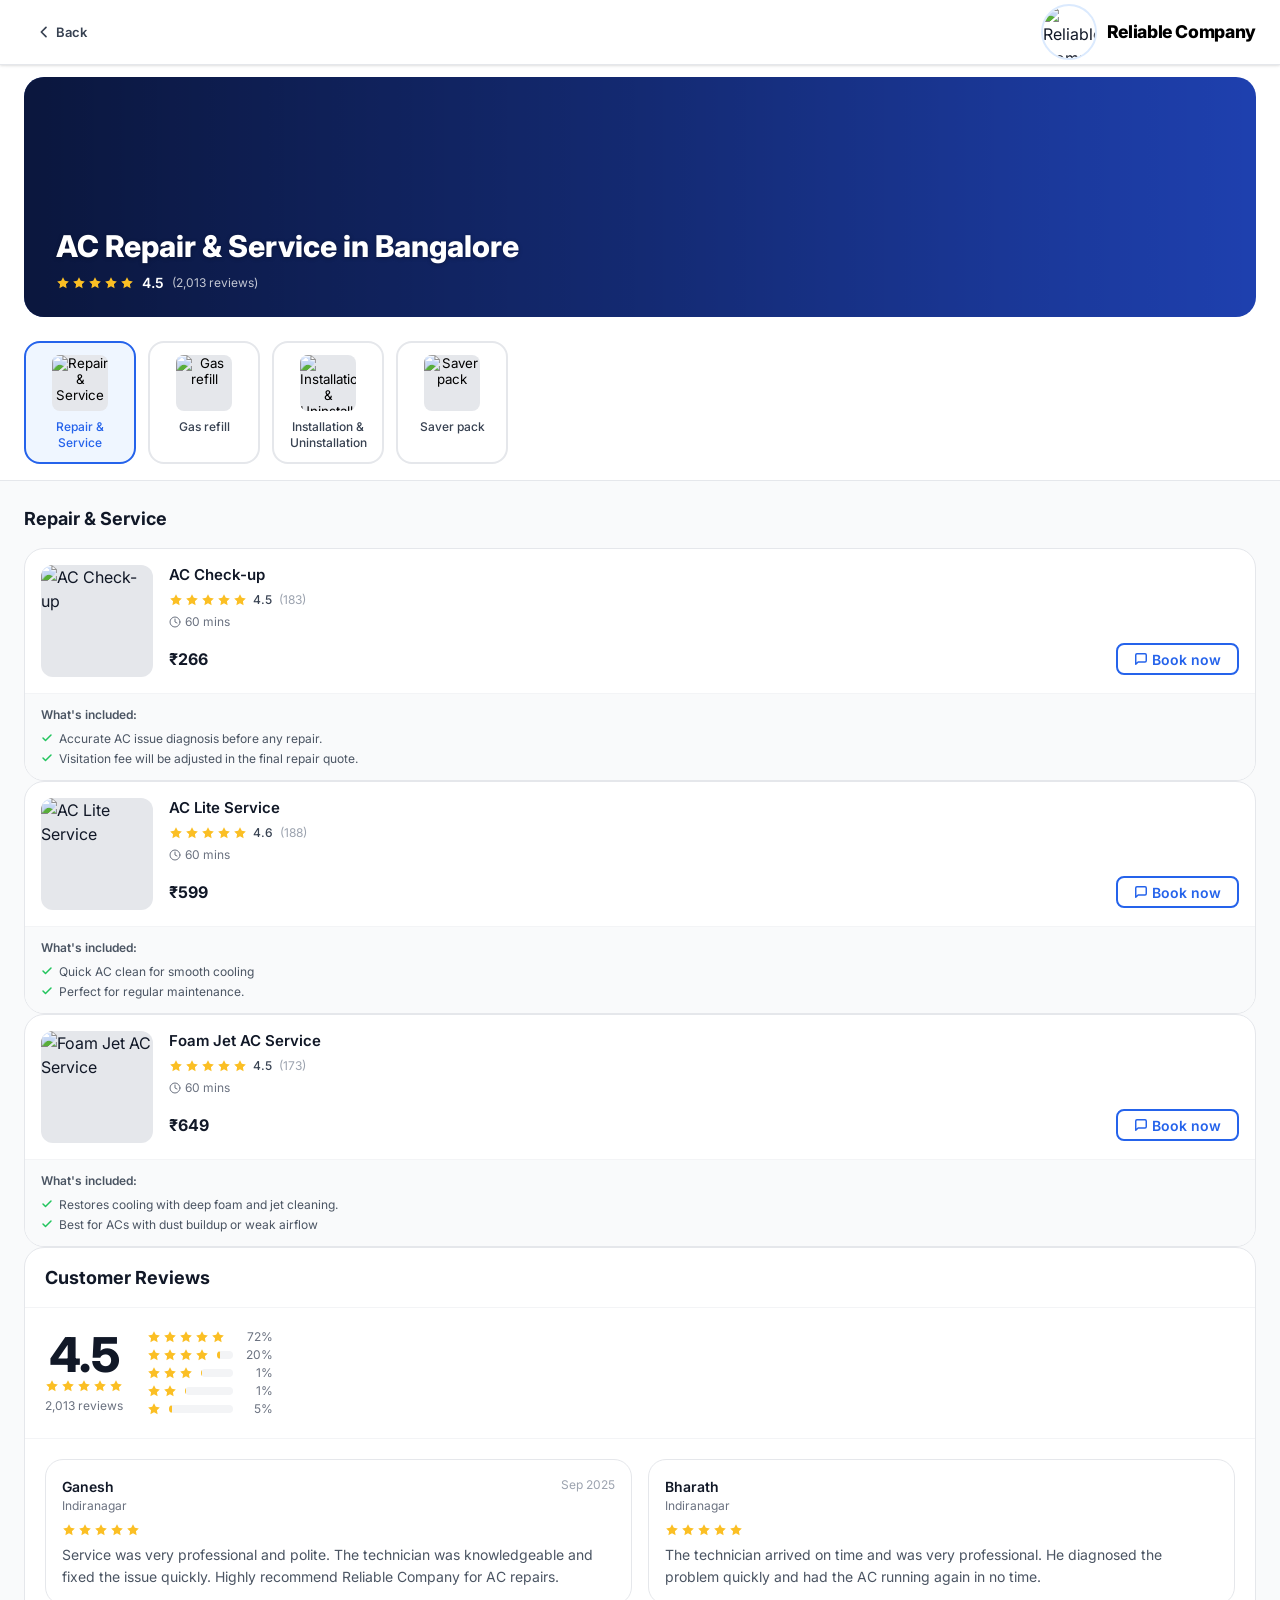
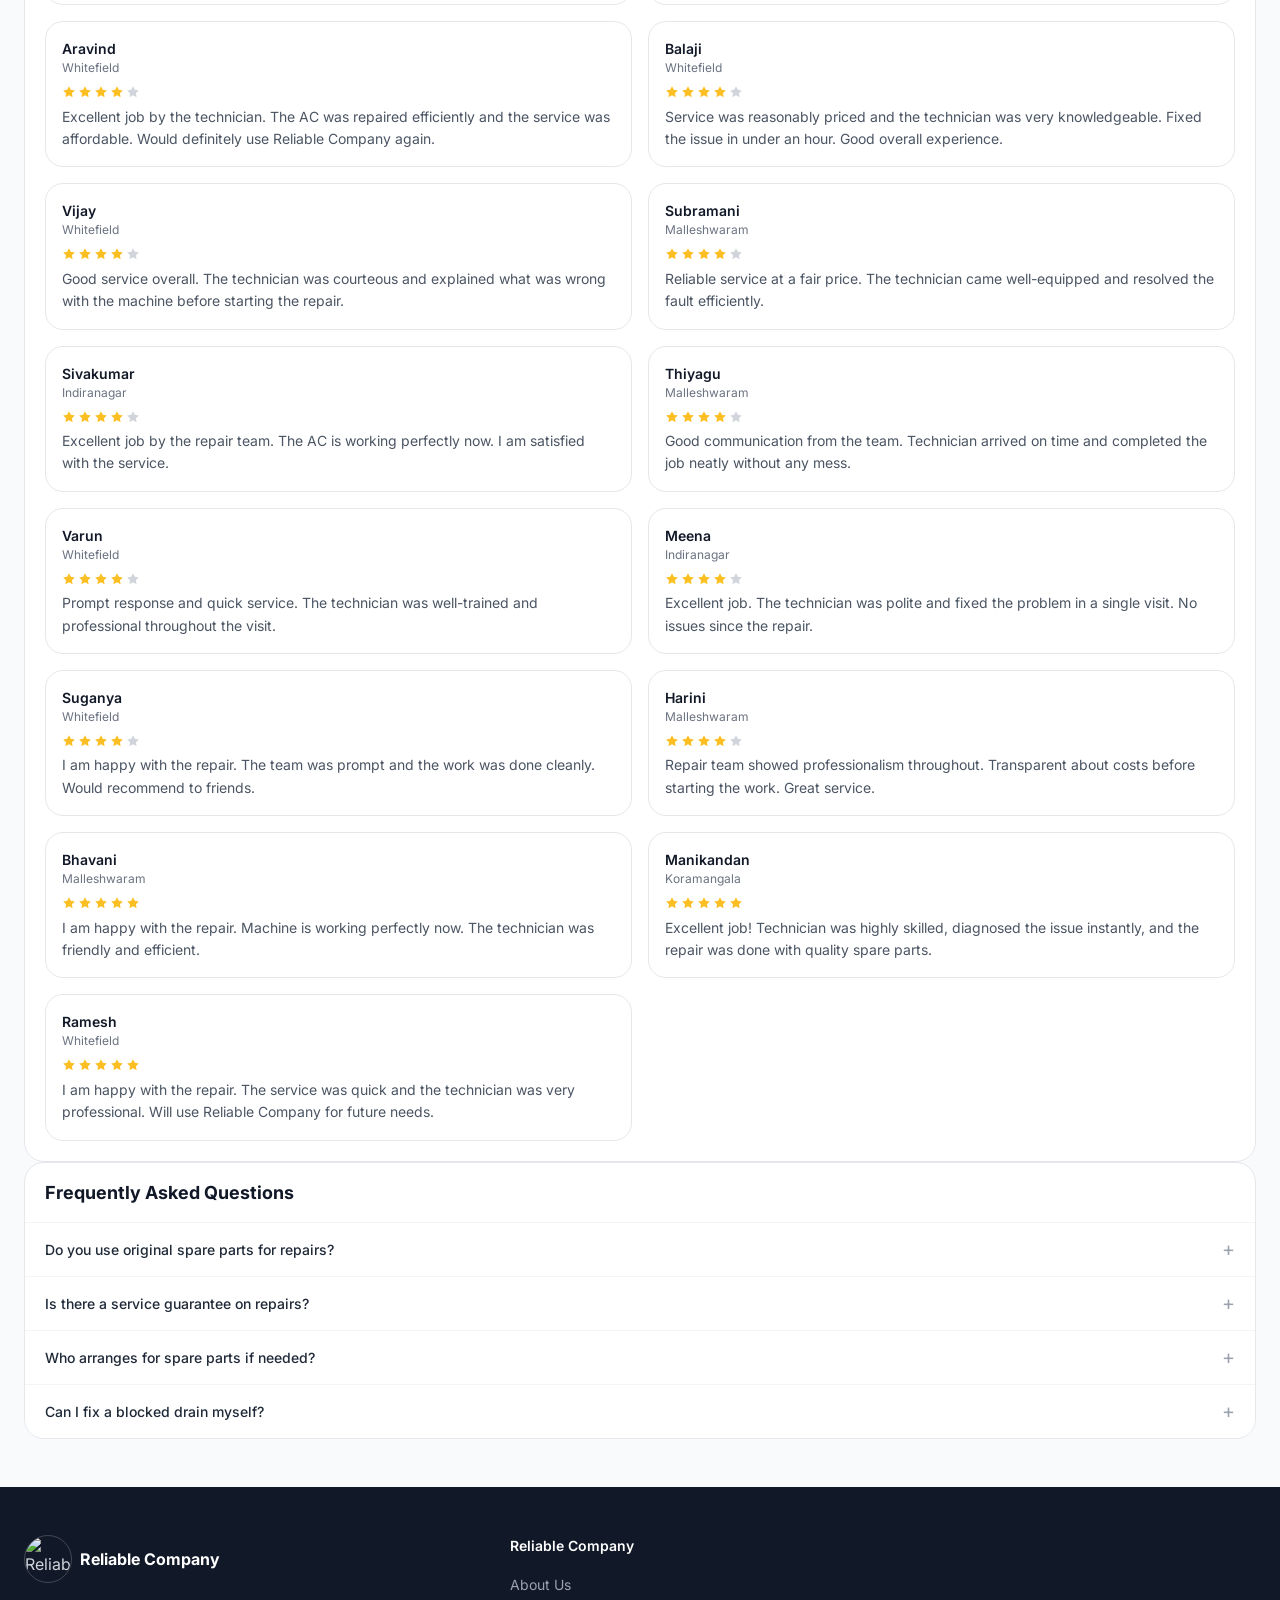
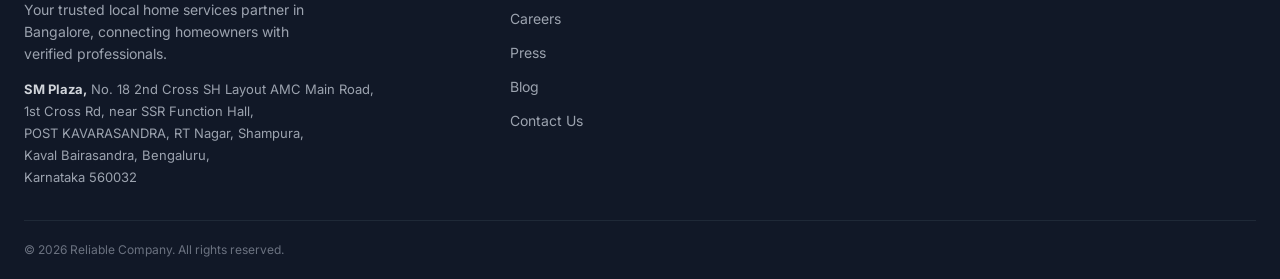
==== ac.html @ 71967c25 "Add files via upload" ====
<!DOCTYPE html>
<html lang="en">

<head>
  <meta charset="UTF-8" />
  <meta name="viewport" content="width=device-width, initial-scale=1.0" />
  <title>Reliable Company – AC Repair &amp; Service in Bangalore</title>
  <meta name="description" content="AC repair &amp; service in Bangalore by expert technicians. All brands covered. Book via WhatsApp instantly." />
  <link rel="preconnect" href="https://fonts.googleapis.com" />
  <link href="https://fonts.googleapis.com/css2?family=Inter:wght@400;500;600;700;800&display=swap" rel="stylesheet" />
  <link rel="stylesheet" href="style.css">
</head>

<body>
  
  <!-- ===== NAVBAR ===== -->
  <header id="navbar">
    <div class="container">
      <div class="navbar-inner">

        <button class="btn-back" onclick="history.back()" style="background:none;border:none;cursor:pointer;display:flex;align-items:center;gap:4px;padding:8px 12px;margin-right:8px;color:#374151;font-weight:600;font-size:13px;border-radius:8px;transition:background 0.2s;" onmouseover="this.style.background='#f3f4f6'" onmouseout="this.style.background='none'">
          <svg xmlns="http://www.w3.org/2000/svg" fill="none" viewBox="0 0 24 24" stroke="currentColor" stroke-width="2.5" style="width:16px;height:16px;">
            <path stroke-linecap="round" stroke-linejoin="round" d="M15 19l-7-7 7-7" />
          </svg>
          Back
        </button>

        <a href="index.html" class="navbar-logo" style="display:flex;align-items:center;">
          <img src="./images/logo.png" alt="Reliable Company" class="logo-img" />
          <span class="logo-name">Reliable Company</span>
        </a>

      </div>
    </div>
  </header>

  <!-- ===== HERO ===== -->
  <section id="hero">
    <div class="container">
      <!-- Breadcrumb -->

      <!-- Banner -->
      <div class="hero-banner">
        <div class="hero-img-wrap">
          <img src="./images/image.webp" alt="Washing Machine Repair & Service in Bangalore" loading="eager"
            onerror="this.style.display='none'" />
          <div class="hero-overlay">
            <h1 class="hero-title">AC Repair &amp; Service in Bangalore</h1>
            <div class="hero-rating">
              <div class="stars" id="hero-stars"></div>
              <span class="rating-num">4.5</span>
              <span class="rating-count">(2,013 reviews)</span>
            </div>
          </div>
        </div>
      </div>


      <div class="cat-tabs scrollbar-hide" id="cat-tabs"></div>
    </div>
  </section>

  <!-- ===== MAIN ===== -->
  <div id="main">
    <div class="container">
      <div class="main-layout">
        <!-- Main Content -->
        <div class="main-content space-y-6">
          <!-- Service Packages -->
          <div class="packages-section" id="packages-section">
            <h2 id="cat-heading"></h2>
            <div id="packages-list"></div>
          </div>

          <!-- Reviews -->
          <section class="section-card" aria-labelledby="reviews-heading">
            <div class="section-header">
              <h2 class="section-title" id="reviews-heading">Customer Reviews</h2>
            </div>
            <div class="rating-summary">
              <div style="display:flex;flex-direction:column;align-items:center;flex-shrink:0;">
                <span class="rating-big">4.5</span>
                <div class="stars" id="reviews-stars"></div>
                <span class="rating-count-label">2,013 reviews</span>
              </div>
              <div id="rating-bars"></div>
            </div>
            <div class="reviews-grid" id="reviews-grid"></div>
          </section>

          <!-- FAQ -->
          <section class="section-card" aria-labelledby="faq-heading">
            <div class="section-header">
              <h2 class="section-title" id="faq-heading">Frequently Asked Questions</h2>
            </div>
            <div class="divide-y" id="faq-list"></div>
          </section>



      </div>
    </div>
  </div>

  <!-- ===== FOOTER ===== -->
  <footer id="footer">
    <div class="container">
      <div class="footer-grid">
        <div class="footer-brand">
          <div class="footer-logo">
            <img src="./images/logo.png" alt="Reliable Company" class="footer-logo-img" />
            <span class="footer-logo-name">Reliable Company</span>
          </div>
          <p class="footer-desc">Your trusted local home services partner in Bangalore, connecting homeowners with
            verified professionals.</p>
          <p class="footer-address">
            <strong>SM Plaza,</strong> No. 18 2nd Cross SH Layout AMC Main Road,<br>
            1st Cross Rd, near SSR Function Hall,<br>
            POST KAVARASANDRA, RT Nagar, Shampura,<br>
            Kaval Bairasandra, Bengaluru,<br>
            Karnataka 560032
          </p>
        </div>

        <div class="footer-col">
          <h3 class="footer-col-title">Reliable Company</h3>
          <ul>
            <li><a href="#">About Us</a></li>
            <li><a href="#">Careers</a></li>
            <li><a href="#">Press</a></li>
            <li><a href="#">Blog</a></li>
            <li><a href="#">Contact Us</a></li>
          </ul>
        </div>
      </div>

      <div class="footer-bottom">
        <p class="footer-copy">&copy; <span id="year"></span> Reliable Company. All rights reserved.</p>

      </div>
    </div>
  </footer>

  <!-- ===== BOOKING MODAL ===== -->
  <div id="booking-modal" class="booking-modal" aria-hidden="true">
    <div class="booking-backdrop" data-close="modal"></div>
    <div class="booking-panel" role="dialog" aria-modal="true" aria-labelledby="booking-title">
      <div class="booking-header">
        <div>
          <p class="booking-pretitle">When should the professional arrive?</p>
          <h2 id="booking-title">Book your service</h2>
          <p class="booking-subtitle" id="booking-service-name">Select a service to start</p>
        </div>
        <button type="button" class="booking-close" data-close="modal" aria-label="Close booking form">×</button>
      </div>
      <div class="booking-card">
        <div class="booking-option-row" id="booking-mode-options">
          <button type="button" class="booking-option active" data-mode="instant">
            <strong>Instant</strong>
            <span>In 30 mins (subject to availability)</span>
          </button>
          <button type="button" class="booking-option" data-mode="schedule">
            <strong>Schedule for later</strong>
            <span>Select your preferred day & time</span>
          </button>
        </div>
        <div class="booking-section">
          <p class="booking-label">Select date</p>
          <div class="booking-pill-group" id="booking-date-list"></div>
        </div>
        <div class="booking-section">
          <p class="booking-label">Select start time of service</p>
          <div class="booking-pill-group" id="booking-time-list"></div>
        </div>
        <div class="booking-section">
          <p class="booking-label">Describe the issue</p>
          <textarea id="booking-issue" class="booking-textarea" placeholder="e.g. AC not cooling"></textarea>
        </div>
        <button type="button" id="booking-submit" class="btn-whatsapp-action">Continue to WhatsApp</button>
      </div>
    </div>
  </div>

  <script>
    // ===== DATA =====
    const serviceCategories = [
      {
        id: 'washing-machine-repairs', label: 'Repair & Service',
        image: './images/repair.webp',
        packages: [
          { id: 'auto-top-load-checkup', name: 'AC Check-up', price: 266, rating: 4.5, reviewCount: 183, duration: 60, image: `./images/1st-img.webp`, includes: ['Accurate AC issue diagnosis before any repair.', 'Visitation fee will be adjusted in the final repair quote.'] },
          { id: 'auto-front-load-checkup', name: 'AC Lite Service', price: 599, rating: 4.6, reviewCount: 188, duration: 60, image: `./images/2nd-img.webp`, includes: ['Quick AC clean for smooth cooling', 'Perfect for regular maintenance.'] },
          { id: 'semi-auto-checkup', name: 'Foam Jet AC Service', price: 649, rating: 4.5, reviewCount: 173, duration: 60, image: `./images/3rd-img.webp`, includes: ['Restores cooling with deep foam and jet cleaning.', 'Best for ACs with dust buildup or weak airflow'] },

        ]
      },
      {
        id: 'washing-machine-installation', label: 'Gas refill',
        image: `./images/gasfill.webp`,
        packages: [
          { id: 'wm-installation', name: 'Gas Refill & Check-up', price: 2649, rating: 4.6, reviewCount: 350, duration: 60, image: `./images/gass-cover.webp`, includes: ['AC gas refill for instant cooling', 'Fix leaks. Refill gas. Cool better.'] },
        ]
      },
      {
        id: 'washing-machine-uninstallation', label: 'Installation & Uninstallation',
        image: `./images/install-uni.webp`,
        packages: [
          { id: 'ac-installation', name: 'AC Installation', price: 1069, rating: 4.5, reviewCount: 335, duration: 60, image: `./images/2nd-img.webp`, includes: ['Quick, safe AC installation for optimal cooling', 'Secure setup with final performance check.'] },
          { id: 'ac-uninstallation', name: 'AC Uninstallation', price: 599, rating: 4.5, reviewCount: 335, duration: 60, image: `./images/6-img.webp`, includes: ['Quick & safe AC uninstallation by experts.', 'Clean removal with secure disconnections.'] },

        ]
      },
      {
        id: 'saver-pack', label: 'Saver pack',
        image: `./images/saverpackage.webp`,
        packages: [
          { id: 'foam-2-ac', name: 'Foam Jet AC Services (2 ACs)', price: 1122, rating: 4.5, reviewCount: 335, duration: 150, image: `./images/3rd-img.webp`, includes: ['Restores cooling with deep foam and jet cleaning.', 'Best for ACs with dust buildup or weak airflow.'] },
          { id: 'foam-3-ac', name: 'Foam Jet AC Services (3 ACs)', price: 1604, rating: 4.5, reviewCount: 335, duration: 150, image: `./images/3rd-img.webp`, includes: ['Restores cooling with deep foam and jet cleaning.', 'Best for ACs with dust buildup or weak airflow.'] },
          { id: 'foam-4-ac', name: 'Foam Jet AC Services (4 ACs)', price: 1871, rating: 4.5, reviewCount: 335, duration: 150, image: `./images/3rd-img.webp`, includes: ['Restores cooling with deep foam and jet cleaning.', 'Best for ACs with dust buildup or weak airflow.'] },
          { id: 'foam-5-ac', name: 'Foam Jet AC Services (5 ACs)', price: 2253, rating: 4.5, reviewCount: 335, duration: 150, image: `./images/3rd-img.webp`, includes: ['Restores cooling with deep foam and jet cleaning', 'Best for ACs with dust buildup or weak airflow.'] },
        ]
      },
    ];

    const reviews = [
      { name: 'Ganesh', location: 'Indiranagar', stars: 5, date: 'Sep 2025', text: 'Service was very professional and polite. The technician was knowledgeable and fixed the issue quickly. Highly recommend Reliable Company for AC repairs.' },
      { name: 'Bharath', location: 'Indiranagar', stars: 5, text: 'The technician arrived on time and was very professional. He diagnosed the problem quickly and had the AC running again in no time.' },
      { name: 'Aravind', location: 'Whitefield', stars: 4, text: 'Excellent job by the technician. The AC was repaired efficiently and the service was affordable. Would definitely use Reliable Company again.' },
      { name: 'Balaji', location: 'Whitefield', stars: 4, text: 'Service was reasonably priced and the technician was very knowledgeable. Fixed the issue in under an hour. Good overall experience.' },
      { name: 'Vijay', location: 'Whitefield', stars: 4, text: 'Good service overall. The technician was courteous and explained what was wrong with the machine before starting the repair.' },
      { name: 'Subramani', location: 'Malleshwaram', stars: 4, text: 'Reliable service at a fair price. The technician came well-equipped and resolved the fault efficiently.' },
      { name: 'Sivakumar', location: 'Indiranagar', stars: 4, text: 'Excellent job by the repair team. The AC is working perfectly now. I am satisfied with the service.' },
      { name: 'Thiyagu', location: 'Malleshwaram', stars: 4, text: 'Good communication from the team. Technician arrived on time and completed the job neatly without any mess.' },
      { name: 'Varun', location: 'Whitefield', stars: 4, text: 'Prompt response and quick service. The technician was well-trained and professional throughout the visit.' },
      { name: 'Meena', location: 'Indiranagar', stars: 4, text: 'Excellent job. The technician was polite and fixed the problem in a single visit. No issues since the repair.' },
      { name: 'Suganya', location: 'Whitefield', stars: 4, text: 'I am happy with the repair. The team was prompt and the work was done cleanly. Would recommend to friends.' },
      { name: 'Harini', location: 'Malleshwaram', stars: 4, text: 'Repair team showed professionalism throughout. Transparent about costs before starting the work. Great service.' },
      { name: 'Bhavani', location: 'Malleshwaram', stars: 5, text: 'I am happy with the repair. Machine is working perfectly now. The technician was friendly and efficient.' },
      { name: 'Manikandan', location: 'Koramangala', stars: 5, text: 'Excellent job! Technician was highly skilled, diagnosed the issue instantly, and the repair was done with quality spare parts.' },
      { name: 'Ramesh', location: 'Whitefield', stars: 5, text: 'I am happy with the repair. The service was quick and the technician was very professional. Will use Reliable Company for future needs.' },
    ];

    const ratingBars = [
      { stars: 5, percent: 72 },
      { stars: 4, percent: 20 },
      { stars: 3, percent: 1 },
      { stars: 2, percent: 1 },
      { stars: 1, percent: 5 },
    ];

    const faqs = [
      { q: 'Do you use original spare parts for repairs?', a: 'Yes, we use genuine and high-quality spare parts for all repairs. All parts come with a guarantee to ensure the longevity of your appliance.' },
      { q: 'Is there a service guarantee on repairs?', a: 'Absolutely. All repairs come with a 30-day service guarantee. If the same problem recurs within 30 days, we will fix it at no additional charge.' },
      { q: 'Who arranges for spare parts if needed?', a: 'Our professional technicians will arrange for any spare parts required. Parts are billed separately and you will be informed of the cost before any replacements are made.' },
      { q: 'Can I fix a blocked drain myself?', a: 'We strongly recommend seeking professional assistance for blocked drains rather than attempting a DIY fix. Improper handling can damage internal components and void warranties.' },
    ];


    // ===== STATE =====
    let activeCategory = serviceCategories[0].id;
    let selectedPackages = [];

    // ===== HELPERS =====
    function starsSVG(count, filled, size = 14) {
      return Array.from({ length: count }).map((_, i) => {
        const cls = i < filled ? 'star-filled' : 'star-empty';
        return `<svg class="star-svg ${cls}" width="${size}" height="${size}" viewBox="0 0 24 24" xmlns="http://www.w3.org/2000/svg"><polygon points="12 2 15.09 8.26 22 9.27 17 14.14 18.18 21.02 12 17.77 5.82 21.02 7 14.14 2 9.27 8.91 8.26 12 2"/></svg>`;
      }).join('');
    }

    function checkSVG(cls = '') {
      return `<svg class="${cls}" xmlns="http://www.w3.org/2000/svg" width="12" height="12" viewBox="0 0 24 24" fill="none" stroke="currentColor" stroke-width="3" stroke-linecap="round" stroke-linejoin="round"><polyline points="20 6 9 17 4 12"/></svg>`;
    }

    // ===== RENDER =====
    function renderHeroStars() {
      document.getElementById('hero-stars').innerHTML = starsSVG(5, 5, 14);
      document.getElementById('reviews-stars').innerHTML = starsSVG(5, 5, 16);
    }

    function renderCategoryTabs() {
      const el = document.getElementById('cat-tabs');
      el.innerHTML = serviceCategories.map(cat => `
    <button class="cat-tab${cat.id === activeCategory ? ' active' : ''}" data-cat="${cat.id}">
      <img src="${cat.image}" alt="${cat.label}" onerror="this.style.background='#e5e7eb'" />
      <span class="cat-tab-label">${cat.label}</span>
    </button>
  `).join('');
      el.querySelectorAll('.cat-tab').forEach(btn => {
        btn.addEventListener('click', () => {
          activeCategory = btn.dataset.cat;
          renderCategoryTabs();
          renderPackages();
        });
      });
    }

    function renderPackages() {
      const cat = serviceCategories.find(c => c.id === activeCategory);
      document.getElementById('cat-heading').textContent = cat.label;
      const el = document.getElementById('packages-list');
      el.innerHTML = cat.packages.map(pkg => `
      <article class="pkg-card">
        <div class="pkg-card-top">
          <img class="pkg-img" src="${pkg.image}" alt="${pkg.name}" onerror="this.style.background='#e5e7eb'" />
          <div class="pkg-info">
            <h3 class="pkg-name">${pkg.name}</h3>
            <div class="pkg-meta">
              <div class="stars">${starsSVG(5, Math.round(pkg.rating), 13)}</div>
              <span class="pkg-rating">${pkg.rating}</span>
              <span class="pkg-rcount">(${pkg.reviewCount})</span>
            </div>
            <div class="pkg-time">
              <svg xmlns="http://www.w3.org/2000/svg" width="12" height="12" viewBox="0 0 24 24" fill="none" stroke="currentColor" stroke-width="2" stroke-linecap="round" stroke-linejoin="round"><circle cx="12" cy="12" r="10"/><polyline points="12 6 12 12 16 14"/></svg>
              ${pkg.duration} mins
            </div>
            <div class="pkg-bottom-row">
              <span class="pkg-price">₹${pkg.price}</span>
              <button type="button" class="btn-add btn-whatsapp" data-service="${pkg.name}">
                <svg xmlns="http://www.w3.org/2000/svg" width="14" height="14" viewBox="0 0 24 24" fill="none" stroke="currentColor" stroke-width="2.5" stroke-linecap="round" stroke-linejoin="round"><path d="M21 15a2 2 0 0 1-2 2H7l-4 4V5a2 2 0 0 1 2-2h14a2 2 0 0 1 2 2z"/></svg>
                Book now
              </button>
            </div>
          </div>
        </div>
        ${pkg.includes.length ? `
          <div class="pkg-includes">
            <p>What's included:</p>
            <ul>${pkg.includes.map(item => `<li>${checkSVG('check-icon')} ${item}</li>`).join('')}</ul>
          </div>` : ''}
      </article>`).join('');
    }

    function renderRatingBars() {
      document.getElementById('rating-bars').innerHTML = ratingBars.map(b => `
    <div class="rating-bar-row">
      <div class="stars">${starsSVG(b.stars, b.stars, 12)}</div>
      <div class="rating-bar-track"><div class="rating-bar-fill" style="width:${b.percent}%"></div></div>
      <span class="rating-pct">${b.percent}%</span>
    </div>`).join('');
    }

    function renderReviews() {
      document.getElementById('reviews-grid').innerHTML = reviews.map(r => `
    <article class="review-card">
      <div class="review-head">
        <div><p class="review-name">${r.name}</p><p class="review-loc">${r.location}</p></div>
        ${r.date ? `<span class="review-date">${r.date}</span>` : ''}
      </div>
      <div class="stars">${starsSVG(5, r.stars, 13)}</div>
      <p class="review-text">${r.text}</p>
    </article>`).join('');
    }

    function renderFAQ() {
      document.getElementById('faq-list').innerHTML = faqs.map(f => `
    <details class="faq-item">
      <summary><span class="faq-q">${f.q}</span><span class="faq-toggle">+</span></summary>
      <p class="faq-answer">${f.a}</p>
    </details>`).join('');
    }

    // Generate next 7 booking dates dynamically based on today's date.
    // This keeps the schedule current without manual updates.
    function getNext7BookingDates() {
      const today = new Date();
      return Array.from({ length: 7 }, (_, index) => {
        const date = new Date(today);
        date.setDate(today.getDate() + index);
        return date.toLocaleDateString('en-US', {
          weekday: 'short',
          day: 'numeric',
        });
      });
    }

    let bookingDates = getNext7BookingDates();
    const bookingTimes = [
      '08:00 AM',
      '09:00 AM',
      '10:00 AM',
      '11:00 AM',
      '12:00 PM',
      '01:00 PM',
      '02:00 PM',
      '03:00 PM',
      '04:00 PM',
      '05:00 PM',
    ];
    let bookingMode = 'instant';
    let selectedDate = bookingDates[0];
    let selectedTime = bookingTimes[2];
    let selectedService = '';
    let selectedIssue = '';

    function renderBookingModal() {
      document.getElementById('booking-service-name').textContent = selectedService || 'Select a service to start';
      document.getElementById('booking-issue').value = selectedIssue;

      document
        .getElementById('booking-mode-options')
        .querySelectorAll('button')
        .forEach(btn => {
          btn.classList.toggle('active', btn.dataset.mode === bookingMode);
        });

      document.getElementById('booking-date-list').innerHTML = bookingDates
        .map(
          date => `
          <button type="button" class="booking-pill${selectedDate === date ? ' active' : ''}" data-date="${date}">${date}</button>
        `,
        )
        .join('');

      document.getElementById('booking-time-list').innerHTML = bookingTimes
        .map(
          time => `
          <button type="button" class="booking-pill${selectedTime === time ? ' active' : ''}" data-time="${time}">${time}</button>
        `,
        )
        .join('');
    }

    function openBookingModal(service) {
      selectedService = service;
      bookingMode = 'instant';
      bookingDates = getNext7BookingDates();
      selectedDate = bookingDates[0];
      selectedTime = bookingTimes[2];
      selectedIssue = '';
      renderBookingModal();
      document.getElementById('booking-modal').classList.add('visible');
      document.getElementById('booking-modal').setAttribute('aria-hidden', 'false');
    }

    function closeBookingModal() {
      document.getElementById('booking-modal').classList.remove('visible');
      document.getElementById('booking-modal').setAttribute('aria-hidden', 'true');
    }

    function sendBookingToWhatsApp() {
      selectedIssue = document.getElementById('booking-issue').value.trim();
      const details = [
        `Service: ${selectedService}`,
        `Preferred arrival: ${bookingMode === 'instant' ? 'Instant (30 mins)' : `${selectedDate} at ${selectedTime}`}`,
        selectedIssue ? `Issue: ${selectedIssue}` : 'Issue: Not specified',
      ].join('\n');
      const text = `Hi Reliable Company, I would like to book ${selectedService}.\n${details}`;
      const url = `https://wa.me/917075532295?text=${encodeURIComponent(text)}`;
      window.open(url, '_blank');
      closeBookingModal();
    }

    document.addEventListener('click', event => {
      const whatsappBtn = event.target.closest('.btn-whatsapp');
      if (whatsappBtn) {
        event.preventDefault();
        openBookingModal(whatsappBtn.dataset.service || 'service');
      }
    });

    document.getElementById('booking-modal').addEventListener('click', event => {
      if (event.target.dataset.close === 'modal' || event.target.closest('.booking-close')) {
        closeBookingModal();
      }

      const modeBtn = event.target.closest('[data-mode]');
      if (modeBtn) {
        bookingMode = modeBtn.dataset.mode;
        renderBookingModal();
      }

      const dateBtn = event.target.closest('[data-date]');
      if (dateBtn) {
        selectedDate = dateBtn.dataset.date;
        renderBookingModal();
      }

      const timeBtn = event.target.closest('[data-time]');
      if (timeBtn) {
        selectedTime = timeBtn.dataset.time;
        renderBookingModal();
      }

      if (event.target.id === 'booking-submit') {
        sendBookingToWhatsApp();
      }
    });

    document.getElementById('booking-issue').addEventListener('input', event => {
      selectedIssue = event.target.value;
    });

    // ===== FOOTER YEAR =====
    document.getElementById('year').textContent = new Date().getFullYear();

    // ===== INIT =====
    renderHeroStars();
    renderCategoryTabs();
    renderPackages();
    renderRatingBars();
    renderReviews();
    renderFAQ();
  </script>

</body>

</html>
---- style.css ----
*, *::before, *::after {
  box-sizing: border-box;
  margin: 0;
  padding: 0;
}
html {
  scroll-behavior: smooth;
}
body {
  font-family: "Inter", system-ui, sans-serif;
  background: #f9fafb;
  color: #111827;
  line-height: 1.5;
}
a {
  text-decoration: none;
  color: inherit;
}
ul {
  list-style: none;
}
button {
  cursor: pointer;
  border: none;
  background: none;
  font-family: inherit;
}
img {
  max-width: 100%;
  display: block;
}
details summary {
  list-style: none;
}
details summary::-webkit-details-marker {
  display: none;
}

/* ===== CSS VARIABLES ===== */
:root {
  --primary: #2563eb;
  --primary-dark: #1d4ed8;
  --primary-light: #dbeafe;
  --primary-50: #eff6ff;
  --green: #16a34a;
  --yellow: #fbbf24;
  --gray-50: #f9fafb;
  --gray-100: #f3f4f6;
  --gray-200: #e5e7eb;
  --gray-300: #d1d5db;
  --gray-400: #9ca3af;
  --gray-500: #6b7280;
  --gray-600: #4b5563;
  --gray-700: #374151;
  --gray-800: #1f2937;
  --gray-900: #111827;
  --radius: 1rem;
  --radius-sm: 0.5rem;
  --shadow: 0 1px 3px rgba(0, 0, 0, 0.08), 0 1px 2px rgba(0, 0, 0, 0.06);
  --shadow-md:
    0 4px 6px -1px rgba(0, 0, 0, 0.1), 0 2px 4px -1px rgba(0, 0, 0, 0.06);
}

/* ===== UTILITIES ===== */
.sr-only {
  position: absolute;
  width: 1px;
  height: 1px;
  padding: 0;
  margin: -1px;
  overflow: hidden;
  clip: rect(0, 0, 0, 0);
  white-space: nowrap;
  border: 0;
}
.container {
  max-width: 1280px;
  margin: 0 auto;
  padding: 0 1.5rem;
}
.flex {
  display: flex;
}
.flex-col {
  flex-direction: column;
}
.items-center {
  align-items: center;
}
.items-start {
  align-items: flex-start;
}
.gap-1 {
  gap: 0.25rem;
}
.gap-2 {
  gap: 0.5rem;
}
.gap-3 {
  gap: 0.75rem;
}
.gap-4 {
  gap: 1rem;
}
.gap-6 {
  gap: 1.5rem;
}
.flex-1 {
  flex: 1 1 0;
}
.flex-shrink-0 {
  flex-shrink: 0;
}
.w-full {
  width: 100%;
}
.text-xs {
  font-size: 0.75rem;
}
.text-sm {
  font-size: 0.875rem;
}
.text-base {
  font-size: 1rem;
}
.text-lg {
  font-size: 1.125rem;
}
.font-medium {
  font-weight: 500;
}
.font-semibold {
  font-weight: 600;
}
.font-bold {
  font-weight: 700;
}
.text-white {
  color: #fff;
}
.text-primary {
  color: var(--primary);
}
.text-gray-400 {
  color: var(--gray-400);
}
.text-gray-500 {
  color: var(--gray-500);
}
.text-gray-600 {
  color: var(--gray-600);
}
.text-gray-700 {
  color: var(--gray-700);
}
.text-gray-800 {
  color: var(--gray-800);
}
.text-gray-900 {
  color: var(--gray-900);
}
.bg-white {
  background: #fff;
}
.scrollbar-hide {
  -ms-overflow-style: none;
  scrollbar-width: none;
}
.scrollbar-hide::-webkit-scrollbar {
  display: none;
}
.overflow-x-auto {
  overflow-x: auto;
}
.overflow-hidden {
  overflow: hidden;
}
.rounded {
  border-radius: var(--radius-sm);
}
.rounded-lg {
  border-radius: 0.75rem;
}
.rounded-xl {
  border-radius: var(--radius);
}
.rounded-2xl {
  border-radius: 1.25rem;
}
.border {
  border: 1px solid var(--gray-200);
}
.border-b {
  border-bottom: 1px solid var(--gray-200);
}
.border-t {
  border-top: 1px solid var(--gray-200);
}
.shadow {
  box-shadow: var(--shadow);
}
.shadow-md {
  box-shadow: var(--shadow-md);
}
.transition {
  transition: all 0.15s ease;
}
.space-y-1 > * + * {
  margin-top: 0.25rem;
}
.space-y-2 > * + * {
  margin-top: 0.5rem;
}
.space-y-3 > * + * {
  margin-top: 0.75rem;
}
.space-y-4 > * + * {
  margin-top: 1rem;
}
.space-y-8 > * + * {
  margin-top: 2rem;
}
.divide-y > * + * {
  border-top: 1px solid var(--gray-100);
}

/* ===== NAVBAR ===== */
#navbar {
  position: sticky;
  top: 0;
  z-index: 50;
  background: #fff;
  border-bottom: 1px solid var(--gray-200);
  box-shadow: var(--shadow);
}
.navbar-inner {
  display: flex;
  align-items: center;
  justify-content: space-between;
  height: 64px;
  gap: 1rem;
}
.navbar-logo {
  display: flex;
  align-items: center;
  gap: 0.6rem;
  flex-shrink: 0;
}
.logo-icon {
  width: 36px;
  height: 36px;
  border-radius: 0.5rem;
  background: var(--primary);
  display: flex;
  align-items: center;
  justify-content: center;
  color: #fff;
  font-weight: 800;
  font-size: 1.1rem;
}
.logo-name {
  font-size: 1.1rem;
  font-weight: 800;
  color: black;
  letter-spacing: -0.02em;
}
.logo-img {
  width: 56px;
  height: 56px;
  border-radius: 50%;
  object-fit: cover;
  border: 2px solid var(--primary-light);
}
.footer-logo-img {
  width: 48px;
  height: 48px;
  border-radius: 50%;
  object-fit: cover;
  border: 1px solid rgba(255, 255, 255, 0.2);
}
.navbar-search {
  display: flex;
  flex: 1;
  max-width: 440px;
  gap: 0.5rem;
  align-items: center;
}
.search-wrap {
  position: relative;
  flex: 1;
}
.search-wrap input {
  width: 100%;
  padding: 0.5rem 0.75rem 0.5rem 2.25rem;
  border: 1px solid var(--gray-300);
  border-radius: 0.625rem;
  font-size: 0.875rem;
  outline: none;
  font-family: inherit;
  transition:
    border-color 0.15s,
    box-shadow 0.15s;
}
.search-wrap input:focus {
  border-color: var(--primary);
  box-shadow: 0 0 0 3px rgba(37, 99, 235, 0.1);
}
.search-icon {
  position: absolute;
  left: 0.65rem;
  top: 50%;
  transform: translateY(-50%);
  color: var(--gray-400);
  pointer-events: none;
}
.navbar-actions {
  display: flex;
  align-items: center;
  gap: 0.75rem;
}
.btn-ghost {
  padding: 0.4rem 0.875rem;
  font-size: 0.875rem;
  font-weight: 500;
  color: var(--gray-700);
  border-radius: 0.5rem;
  transition: color 0.15s;
}
.btn-ghost:hover {
  color: var(--primary);
}
.btn-primary {
  padding: 0.4rem 1rem;
  font-size: 0.875rem;
  font-weight: 600;
  color: #fff;
  background: var(--primary);
  border-radius: 0.5rem;
  transition: background 0.15s;
}
.btn-primary:hover {
  background: var(--primary-dark);
}

@media (max-width: 768px) {
  .navbar-search,
  .navbar-actions {
    display: none;
  }
  .navbar-inner {
    height: 56px;
  }
}

@media (max-width: 768px) {
  .navbar-logo img {
    height: 48px !important;
  }
  .navbar-inner {
    min-height: 72px;
  }
}

/* ===== HERO ===== */
#hero {
  background: #fff;
  border-bottom: 1px solid var(--gray-200);
}
.breadcrumb {
  padding: 1rem 0 0.5rem;
}
.breadcrumb ol {
  display: flex;
  flex-wrap: wrap;
  align-items: center;
  gap: 0.25rem;
  font-size: 0.75rem;
  color: var(--gray-500);
}
.breadcrumb a:hover {
  color: var(--primary);
}
.breadcrumb-sep {
  display: inline-block;
  color: var(--gray-400);
  font-size: 0.65rem;
}
.hero-banner {
  padding: 0.75rem 0;
}
.hero-img-wrap {
  position: relative;
  border-radius: 1.25rem;
  overflow: hidden;
  height: 180px;
  background: #1e40af;
}
.hero-img-wrap img {
  width: 100%;
  height: 100%;
  object-fit: cover;
}
.hero-overlay {
  position: absolute;
  inset: 0;
  background: linear-gradient(
    90deg,
    rgba(0, 0, 0, 0.65) 0%,
    rgba(0, 0, 0, 0.35) 50%,
    transparent 100%
  );
  display: flex;
  flex-direction: column;
  justify-content: flex-end;
  padding: 1.5rem 2rem;
}
.hero-title {
  color: #fff;
  font-weight: 800;
  font-size: 1.4rem;
  line-height: 1.25;
  text-shadow: 0 1px 4px rgba(0, 0, 0, 0.3);
}
.hero-rating {
  display: flex;
  align-items: center;
  gap: 0.5rem;
  margin-top: 0.4rem;
}
.stars {
  display: flex;
  gap: 2px;
}
.star-svg {
  width: 14px;
  height: 14px;
}
.star-filled {
  fill: var(--yellow);
  color: var(--yellow);
}
.star-empty {
  fill: #d1d5db;
  color: #d1d5db;
}
.rating-num {
  color: #fff;
  font-size: 0.875rem;
  font-weight: 600;
}
.rating-count {
  color: rgba(255, 255, 255, 0.75);
  font-size: 0.75rem;
}
.offer-scroll {
  padding: 0.75rem 0;
  display: flex;
  gap: 0.75rem;
  overflow-x: auto;
}
.offer-badge {
  flex-shrink: 0;
  border: 1px solid #bbf7d0;
  background: #f0fdf4;
  border-radius: var(--radius);
  padding: 0.625rem 1rem;
  min-width: 160px;
}
.offer-badge-title {
  color: #15803d;
  font-size: 0.75rem;
  font-weight: 600;
  line-height: 1.3;
}
.offer-badge-sub {
  color: var(--gray-500);
  font-size: 0.75rem;
  margin-top: 0.2rem;
}
.cat-tabs {
  padding: 0.75rem 0 1rem;
  display: flex;
  gap: 0.75rem;
  overflow-x: auto;
}
.cat-tab {
  flex-shrink: 0;
  display: flex;
  flex-direction: column;
  align-items: center;
  gap: 0.5rem;
  border-radius: var(--radius);
  border: 2px solid var(--gray-200);
  background: #fff;
  padding: 0.75rem;
  width: 7rem;
  cursor: pointer;
  transition: all 0.15s;
}
.cat-tab:hover {
  border-color: #93c5fd;
}
.cat-tab.active {
  border-color: var(--primary);
  background: var(--primary-50);
}
.cat-tab img {
  width: 56px;
  height: 56px;
  object-fit: cover;
  border-radius: 0.5rem;
  background: var(--gray-100);
}
.cat-tab-label {
  font-size: 0.75rem;
  font-weight: 500;
  text-align: center;
  color: var(--gray-700);
  line-height: 1.3;
}
.cat-tab.active .cat-tab-label {
  color: var(--primary);
}

@media (min-width: 768px) {
  .hero-img-wrap {
    height: 240px;
  }
  .hero-title {
    font-size: 1.875rem;
  }
}

/* ===== MAIN LAYOUT ===== */
#main {
  flex: 1;
}
.main-layout {
  display: flex;
  gap: 1.5rem;
  align-items: flex-start;
  padding: 1.5rem 0 3rem;
}
.main-content {
  flex: 1;
  min-width: 0;
}
.sidebar-wrap {
  display: none;
  width: 320px;
  flex-shrink: 0;
  position: sticky;
  top: 80px;
}
@media (min-width: 1024px) {
  .sidebar-wrap {
    display: block;
  }
}

/* ===== SECTION CARD ===== */
.section-card {
  background: #fff;
  border: 1px solid var(--gray-200);
  border-radius: 1.25rem;
  overflow: hidden;
}
.section-header {
  padding: 1rem 1.25rem;
  border-bottom: 1px solid var(--gray-100);
}
.section-title {
  font-size: 1.125rem;
  font-weight: 700;
  color: var(--gray-900);
}

/* ===== PACKAGE CARDS ===== */
.packages-section h2 {
  font-size: 1.125rem;
  font-weight: 700;
  margin-bottom: 1rem;
}
.pkg-card {
  background: #fff;
  border: 1px solid var(--gray-200);
  border-radius: 1.25rem;
  overflow: hidden;
  transition: box-shadow 0.15s;
}
.pkg-card:hover {
  box-shadow: var(--shadow-md);
}
.pkg-card-top {
  display: flex;
  gap: 1rem;
  padding: 1rem;
}
.pkg-img {
  width: 96px;
  height: 96px;
  object-fit: cover;
  border-radius: 0.75rem;
  flex-shrink: 0;
  background: var(--gray-100);
}
.pkg-info {
  flex: 1;
  min-width: 0;
}
.pkg-name {
  font-weight: 600;
  font-size: 0.9375rem;
  color: var(--gray-900);
  line-height: 1.3;
}
.pkg-meta {
  display: flex;
  align-items: center;
  gap: 0.4rem;
  margin-top: 0.4rem;
}
.pkg-rating {
  font-size: 0.75rem;
  font-weight: 500;
  color: var(--gray-700);
}
.pkg-rcount {
  font-size: 0.75rem;
  color: var(--gray-400);
}
.pkg-time {
  font-size: 0.75rem;
  color: var(--gray-500);
  display: flex;
  align-items: center;
  gap: 0.25rem;
  margin-top: 0.25rem;
}
.pkg-bottom-row {
  display: flex;
  align-items: center;
  justify-content: space-between;
  margin-top: 0.75rem;
}
.pkg-price {
  font-size: 1rem;
  font-weight: 700;
  color: var(--gray-900);
}
.btn-add {
  display: flex;
  align-items: center;
  gap: 0.25rem;
  padding: 0.35rem 1rem;
  border-radius: 0.5rem;
  font-size: 0.875rem;
  font-weight: 600;
  border: 2px solid var(--primary);
  color: var(--primary);
  transition: all 0.15s;
}
.btn-add:hover {
  background: var(--primary-50);
}
.btn-add.added {
  background: var(--primary);
  color: #fff;
  border-color: var(--primary);
}
.btn-add.added:hover {
  background: var(--primary-dark);
}
.pkg-includes {
  border-top: 1px solid var(--gray-100);
  padding: 0.75rem 1rem;
  background: var(--gray-50);
}
.pkg-includes p {
  font-size: 0.75rem;
  font-weight: 600;
  color: var(--gray-600);
  margin-bottom: 0.4rem;
}
.pkg-includes li {
  display: flex;
  align-items: flex-start;
  gap: 0.4rem;
  font-size: 0.75rem;
  color: var(--gray-600);
  line-height: 1.4;
}
.pkg-includes li + li {
  margin-top: 0.25rem;
}
.check-icon {
  color: #22c55e;
  flex-shrink: 0;
  margin-top: 1px;
}
@media (min-width: 768px) {
  .pkg-img {
    width: 112px;
    height: 112px;
  }
}

/* ===== REVIEWS ===== */
.rating-summary {
  display: flex;
  flex-direction: column;
  gap: 1.5rem;
  padding: 1.25rem;
  border-bottom: 1px solid var(--gray-100);
}
.rating-big {
  font-size: 3rem;
  font-weight: 800;
  color: var(--gray-900);
  line-height: 1;
}
.rating-count-label {
  font-size: 0.75rem;
  color: var(--gray-500);
  margin-top: 0.25rem;
}
.rating-bars {
  display: flex;
  flex-direction: column;
  gap: 0.4rem;
  flex: 1;
}
.rating-bar-row {
  display: flex;
  align-items: center;
  gap: 0.5rem;
}
.rating-bar-track {
  flex: 1;
  height: 8px;
  background: var(--gray-100);
  border-radius: 999px;
  overflow: hidden;
}
.rating-bar-fill {
  height: 100%;
  background: var(--yellow);
  border-radius: 999px;
}
.rating-pct {
  font-size: 0.75rem;
  color: var(--gray-500);
  width: 2rem;
  text-align: right;
}
@media (min-width: 640px) {
  .rating-summary {
    flex-direction: row;
    align-items: center;
  }
}
.reviews-grid {
  display: grid;
  grid-template-columns: 1fr;
  gap: 1rem;
  padding: 1.25rem;
}
@media (min-width: 768px) {
  .reviews-grid {
    grid-template-columns: 1fr 1fr;
  }
}
.review-card {
  background: #fff;
  border: 1px solid var(--gray-200);
  border-radius: 1.125rem;
  padding: 1rem;
}
.review-head {
  display: flex;
  justify-content: space-between;
  margin-bottom: 0.5rem;
}
.review-name {
  font-weight: 600;
  font-size: 0.875rem;
  color: var(--gray-900);
}
.review-loc {
  font-size: 0.75rem;
  color: var(--gray-500);
}
.review-date {
  font-size: 0.75rem;
  color: var(--gray-400);
}
.review-text {
  font-size: 0.875rem;
  color: var(--gray-600);
  line-height: 1.6;
  margin-top: 0.4rem;
}

/* ===== FAQ ===== */
.faq-item summary {
  display: flex;
  align-items: center;
  justify-content: space-between;
  gap: 1rem;
  padding: 1rem 1.25rem;
  cursor: pointer;
  background: #fff;
  transition: background 0.1s;
}
.faq-item summary:hover {
  background: var(--gray-50);
}
.faq-q {
  font-size: 0.875rem;
  font-weight: 500;
  color: var(--gray-800);
  flex: 1;
}
.faq-toggle {
  color: var(--gray-400);
  font-size: 1.25rem;
  line-height: 1;
  flex-shrink: 0;
  transition: transform 0.2s;
}
.faq-item[open] .faq-toggle {
  transform: rotate(45deg);
}
.faq-answer {
  padding: 0 1.25rem 1rem;
  font-size: 0.875rem;
  color: var(--gray-600);
  line-height: 1.7;
}

/* ===== QUICK LINKS ===== */
.quick-links-section h2 {
  font-size: 1.125rem;
  font-weight: 700;
  margin-bottom: 0.75rem;
}
.ql-group {
  border: 1px solid var(--gray-200);
  border-radius: var(--radius);
  overflow: hidden;
}
.ql-group summary {
  display: flex;
  align-items: center;
  justify-content: space-between;
  padding: 0.875rem 1rem;
  cursor: pointer;
  background: #fff;
  transition: background 0.1s;
}
.ql-group summary:hover {
  background: var(--gray-50);
}
.ql-title {
  font-size: 0.875rem;
  font-weight: 600;
  color: var(--gray-800);
}
.ql-toggle {
  color: var(--gray-400);
  font-size: 1.25rem;
  line-height: 1;
  transition: transform 0.2s;
}
.ql-group[open] .ql-toggle {
  transform: rotate(45deg);
}
.ql-body {
  padding: 0.75rem 1rem;
  background: var(--gray-50);
  border-top: 1px solid var(--gray-200);
  display: flex;
  flex-wrap: wrap;
  gap: 0.5rem;
}
.ql-link {
  font-size: 0.75rem;
  color: var(--primary);
  transition: color 0.1s;
}
.ql-link:hover {
  color: var(--primary-dark);
  text-decoration: underline;
}

/* ===== SIDEBAR ===== */
.sidebar {
  display: flex;
  flex-direction: column;
  gap: 1rem;
}
.sidebar-card {
  background: #fff;
  border: 1px solid var(--gray-200);
  border-radius: 1.25rem;
  overflow: hidden;
}
.sidebar-header {
  display: flex;
  align-items: center;
  gap: 0.5rem;
  padding: 0.75rem 1rem;
  border-bottom: 1px solid var(--gray-100);
}
.sidebar-header-title {
  font-size: 0.875rem;
  font-weight: 600;
  color: var(--gray-900);
}
.cart-empty {
  display: flex;
  flex-direction: column;
  align-items: center;
  padding: 2rem 1rem;
  text-align: center;
}
.cart-empty p {
  font-size: 0.875rem;
  color: var(--gray-500);
}
.cart-empty small {
  font-size: 0.75rem;
  color: var(--gray-400);
  margin-top: 0.2rem;
}
.cart-items {
  padding: 0.75rem 1rem;
  display: flex;
  flex-direction: column;
  gap: 0.75rem;
}
.cart-item {
  display: flex;
  align-items: flex-start;
  justify-content: space-between;
  gap: 0.5rem;
}
.cart-item-name {
  font-size: 0.75rem;
  font-weight: 500;
  color: var(--gray-800);
  line-height: 1.4;
}
.cart-item-price {
  font-size: 0.75rem;
  font-weight: 600;
  color: var(--primary);
  margin-top: 0.2rem;
}
.cart-remove {
  color: var(--gray-400);
  flex-shrink: 0;
  transition: color 0.1s;
  background: none;
  border: none;
  cursor: pointer;
  padding: 0;
  margin-top: 1px;
}
.cart-remove:hover {
  color: #ef4444;
}
.cart-total {
  display: flex;
  justify-content: space-between;
  align-items: center;
  border-top: 1px solid var(--gray-100);
  padding-top: 0.75rem;
}
.cart-total-label {
  font-size: 0.875rem;
  font-weight: 600;
  color: var(--gray-800);
}
.cart-total-amount {
  font-size: 0.875rem;
  font-weight: 700;
  color: var(--primary);
}
.btn-book {
  width: 100%;
  background: var(--primary);
  color: #fff;
  font-size: 0.875rem;
  font-weight: 600;
  padding: 0.625rem;
  border-radius: 0.75rem;
  margin-top: 0.75rem;
  transition: background 0.15s;
}
.btn-book:hover {
  background: var(--primary-dark);
}
.why-item {
  display: flex;
  align-items: flex-start;
  gap: 0.75rem;
  padding: 0.75rem 1rem;
}
.why-icon-wrap {
  width: 32px;
  height: 32px;
  border-radius: 0.5rem;
  background: var(--primary-50);
  display: flex;
  align-items: center;
  justify-content: center;
  flex-shrink: 0;
}
.why-title {
  font-size: 0.75rem;
  font-weight: 600;
  color: var(--gray-800);
}
.why-desc {
  font-size: 0.75rem;
  color: var(--gray-500);
  margin-top: 0.15rem;
  line-height: 1.5;
}
.promo-item {
  display: flex;
  align-items: center;
  gap: 0.75rem;
  padding: 0.75rem 1rem;
}
.promo-logo {
  width: 32px;
  height: 32px;
  border-radius: 0.5rem;
  display: flex;
  align-items: center;
  justify-content: center;
  font-size: 0.6875rem;
  font-weight: 700;
  flex-shrink: 0;
}
.promo-logo.amazon {
  background: #fef3c7;
  border: 1px solid #fde68a;
  color: #92400e;
}
.promo-logo.cred {
  background: #ede9fe;
  border: 1px solid #ddd6fe;
  color: #5b21b6;
}
.promo-text {
  font-size: 0.75rem;
  font-weight: 500;
  color: var(--gray-700);
}

/* ===== FOOTER ===== */
#footer {
  background: var(--gray-900);
  color: var(--gray-300);
}
.footer-grid {
  display: grid;
  grid-template-columns: 1fr 1fr;
  gap: 2rem;
  padding: 3rem 0 2rem;
}
@media (min-width: 768px) {
  .footer-grid {
    grid-template-columns: 2fr 1fr 1fr 1fr;
  }
}
.footer-brand {
  grid-column: 1 / -1;
}
@media (min-width: 768px) {
  .footer-brand {
    grid-column: 1;
  }
}
.footer-logo {
  display: flex;
  align-items: center;
  gap: 0.5rem;
  margin-bottom: 1rem;
}
.footer-logo-icon {
  width: 32px;
  height: 32px;
  border-radius: 0.4rem;
  background: var(--primary);
  display: flex;
  align-items: center;
  justify-content: center;
  color: #fff;
  font-weight: 800;
  font-size: 1rem;
}
.footer-logo-name {
  font-size: 1rem;
  font-weight: 700;
  color: #fff;
}
.footer-desc {
  font-size: 0.875rem;
  color: var(--gray-400);
  line-height: 1.6;
  max-width: 280px;
}
.footer-address {
  font-size: 0.8125rem;
  color: var(--gray-400);
  line-height: 1.7;
  margin-top: 0.75rem;
}
.footer-address strong {
  color: var(--gray-300);
}
.footer-col-title {
  font-size: 0.875rem;
  font-weight: 600;
  color: #fff;
  margin-bottom: 1rem;
}
.footer-col ul {
  display: flex;
  flex-direction: column;
  gap: 0.625rem;
}
.footer-col a {
  font-size: 0.875rem;
  color: var(--gray-400);
  transition: color 0.1s;
}
.footer-col a:hover {
  color: #fff;
}
.social-icons {
  display: flex;
  flex-wrap: wrap;
  gap: 0.625rem;
  margin-top: 0.25rem;
}
.social-icon {
  width: 36px;
  height: 36px;
  border-radius: 0.5rem;
  background: var(--gray-800);
  display: flex;
  align-items: center;
  justify-content: center;
  transition: background 0.1s;
}
.social-icon:hover {
  background: var(--gray-700);
}
.social-icon svg {
  width: 16px;
  height: 16px;
  color: var(--gray-300);
}
.footer-bottom {
  border-top: 1px solid var(--gray-800);
  padding: 1.25rem 0;
  display: flex;
  flex-direction: column;
  gap: 0.75rem;
  align-items: center;
}
@media (min-width: 640px) {
  .footer-bottom {
    flex-direction: row;
    justify-content: space-between;
  }
}
.footer-copy {
  font-size: 0.75rem;
  color: var(--gray-500);
}
.footer-links {
  display: flex;
  gap: 1rem;
}
.footer-links a {
  font-size: 0.75rem;
  color: var(--gray-500);
  transition: color 0.1s;
}
.footer-links a:hover {
  color: var(--gray-300);
}

/* ===== ICON HELPER ===== */
.icon {
  display: inline-block;
  vertical-align: middle;
}

/* ===== BOOKING MODAL ===== */
.booking-modal {
  position: fixed;
  inset: 0;
  z-index: 9999;
  display: none;
  align-items: center;
  justify-content: center;
  padding: 1rem;
  backdrop-filter: blur(2px);
}
.booking-modal.visible {
  display: flex;
}
.booking-backdrop {
  position: absolute;
  inset: 0;
  background: rgba(15, 23, 42, 0.65);
}
.booking-panel {
  position: relative;
  width: min(100%, 360px);
  max-width: 360px;
  max-height: 90vh;
  background: #fff;
  border-radius: 1.5rem;
  box-shadow: 0 24px 80px rgba(15, 23, 42, 0.18);
  overflow-y: auto;
  transform: translateY(24px);
  opacity: 0;
  transition: transform 0.25s ease, opacity 0.25s ease;
}
.booking-modal.visible .booking-panel {
  transform: translateY(0);
  opacity: 1;
}
.booking-header {
  display: flex;
  align-items: flex-start;
  justify-content: space-between;
  gap: 1rem;
  padding: 1.25rem 1.25rem 0.75rem;
}
.booking-pretitle {
  margin: 0;
  font-size: 0.75rem;
  letter-spacing: 0.14em;
  text-transform: uppercase;
  color: var(--gray-500);
}
.booking-panel h2 {
  margin: 0.25rem 0 0;
  font-size: 1.25rem;
  color: var(--gray-900);
}
.booking-subtitle {
  margin: 0.35rem 0 0;
  color: var(--gray-500);
  font-size: 0.9rem;
  line-height: 1.4;
}
.booking-close {
  width: 38px;
  height: 38px;
  border-radius: 999px;
  border: none;
  background: #f3f4f6;
  color: var(--gray-600);
  font-size: 1.25rem;
  display: inline-flex;
  align-items: center;
  justify-content: center;
  cursor: pointer;
  transition: background 0.15s, color 0.15s;
}
.booking-close:hover {
  background: #e5e7eb;
  color: var(--gray-800);
}
.booking-card {
  padding: 1rem 1.25rem 1.5rem;
  display: flex;
  flex-direction: column;
  gap: 1rem;
}
.booking-option-row {
  display: grid;
  grid-template-columns: repeat(2, minmax(0, 1fr));
  gap: 0.75rem;
}
.booking-option {
  display: flex;
  flex-direction: column;
  align-items: flex-start;
  gap: 0.25rem;
  padding: 0.95rem 1rem;
  border-radius: 1rem;
  border: 1px solid var(--gray-200);
  background: #fff;
  cursor: pointer;
  transition: border-color 0.15s, box-shadow 0.15s;
}
.booking-option strong {
  font-size: 0.95rem;
  color: var(--gray-900);
}
.booking-option span {
  font-size: 0.82rem;
  color: var(--gray-500);
  line-height: 1.4;
}
.booking-option.active {
  border-color: var(--primary);
  box-shadow: 0 0 0 1px rgba(37, 99, 235, 0.12);
}
.booking-option.active span {
  color: var(--primary);
}
.booking-section {
  display: flex;
  flex-direction: column;
  gap: 0.55rem;
}
.booking-label {
  margin: 0;
  font-size: 0.875rem;
  font-weight: 600;
  color: var(--gray-700);
}
.booking-pill-group {
  display: grid;
  grid-template-columns: repeat(auto-fit, minmax(90px, 1fr));
  gap: 0.6rem;
}
.booking-pill {
  padding: 0.75rem 0.9rem;
  border-radius: 0.9rem;
  border: 1px solid var(--gray-200);
  background: #f8fafc;
  color: var(--gray-700);
  font-size: 0.88rem;
  min-width: 0;
  width: 100%;
  text-align: center;
  cursor: pointer;
  transition: border-color 0.15s, background 0.15s, color 0.15s;
}
.booking-pill.active {
  border-color: var(--primary);
  background: var(--primary);
  color: #fff;
}
.booking-textarea {
  width: 100%;
  min-height: 90px;
  border: 1px solid var(--gray-200);
  border-radius: 1rem;
  padding: 1rem;
  font-size: 0.95rem;
  color: var(--gray-800);
  background: #fff;
  resize: vertical;
}
.booking-textarea:focus {
  outline: none;
  border-color: var(--primary);
  box-shadow: 0 0 0 3px rgba(37, 99, 235, 0.12);
}
.btn-whatsapp-action {
  width: 100%;
  padding: 0.95rem 1rem;
  border-radius: 1rem;
  border: none;
  background: #25d366;
  color: #fff;
  font-size: 1rem;
  font-weight: 700;
  cursor: pointer;
  transition: background 0.15s;
}
.btn-whatsapp-action:hover {
  background: #1ebe58;
}
@media (max-width: 640px) {
  .booking-panel {
    width: 100%;
    max-width: 100%;
    border-radius: 1.25rem;
    margin: 0 0.5rem;
  }
  .booking-option-row {
    grid-template-columns: 1fr;
  }
  .booking-pill {
    min-width: 0;
    flex: 1;
  }
  .booking-card {
    padding: 1rem;
  }
}

/* ===== SUB-PAGE HEADER LOGO ===== */
.header-logo {
  height: 56px;
  width: auto;
  object-fit: contain;
  display: block;
}
@media (max-width: 768px) {
  .header-logo { height: 44px; }
}
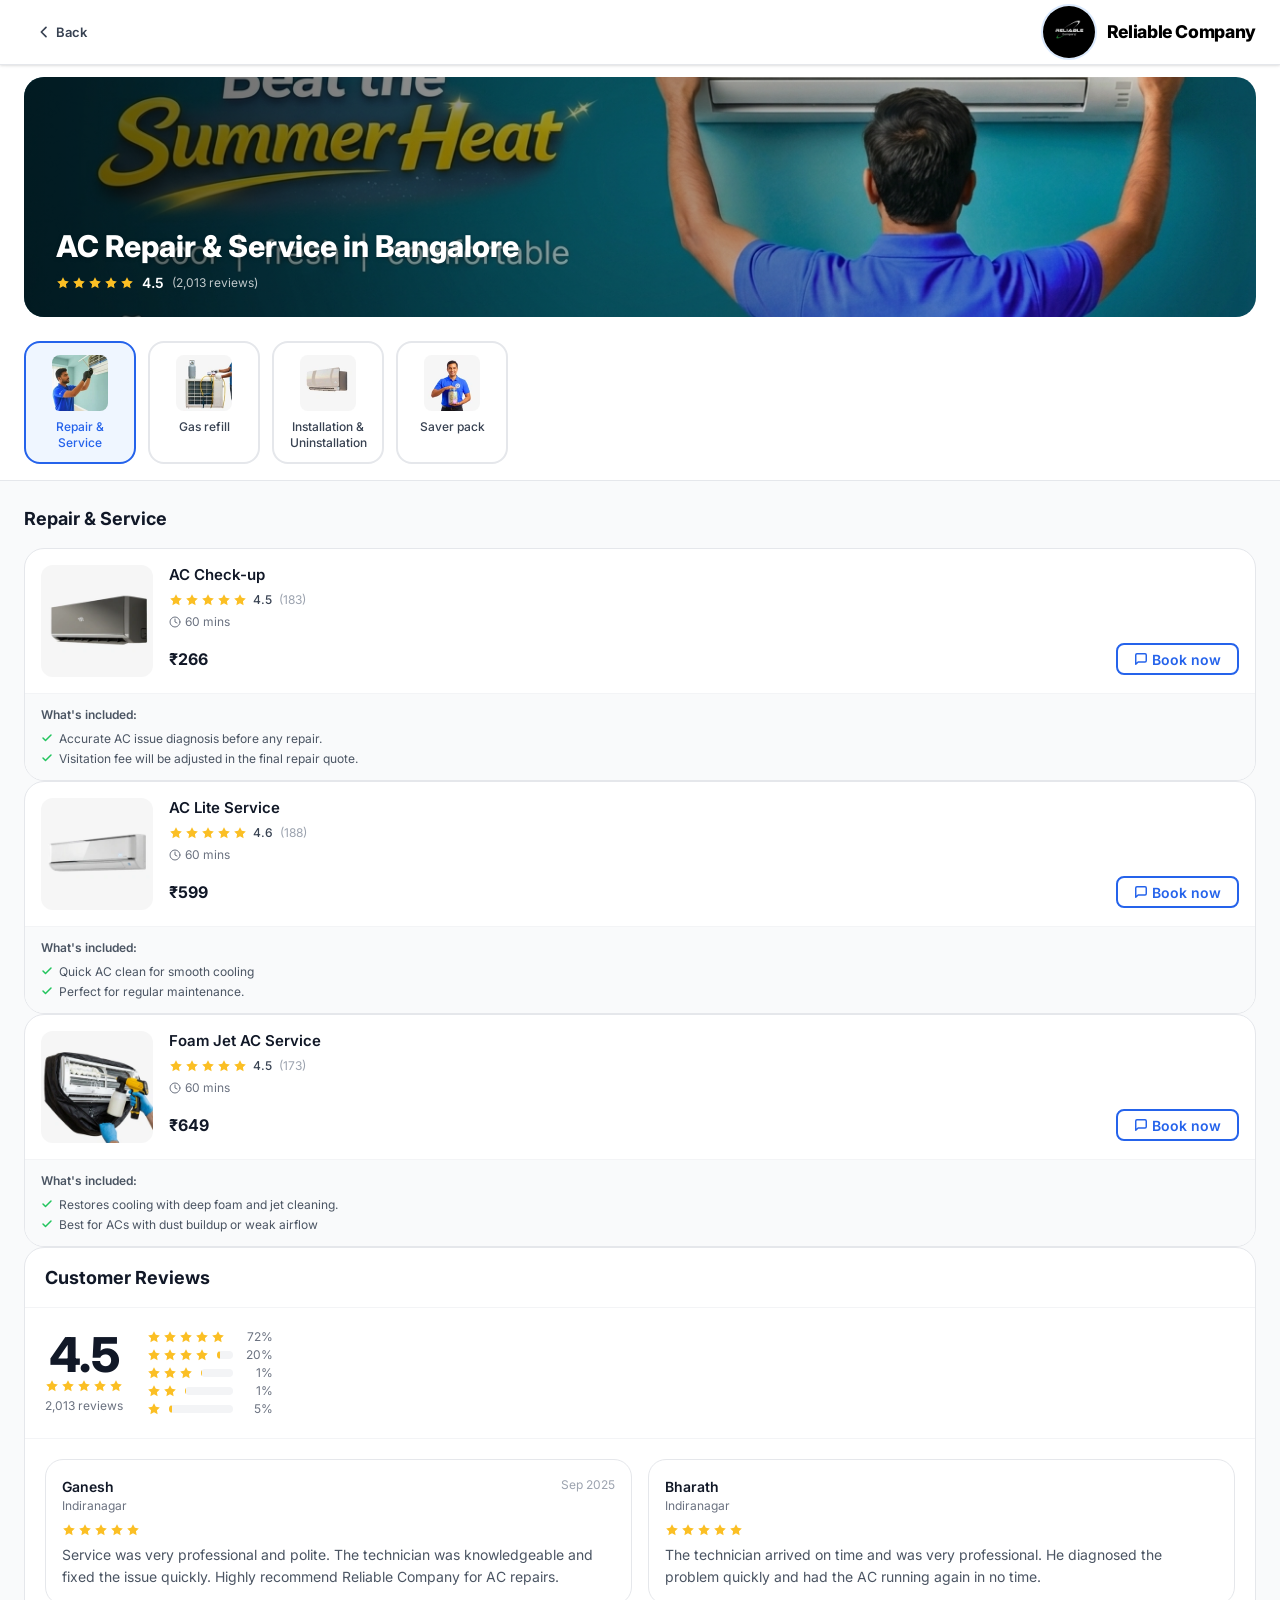
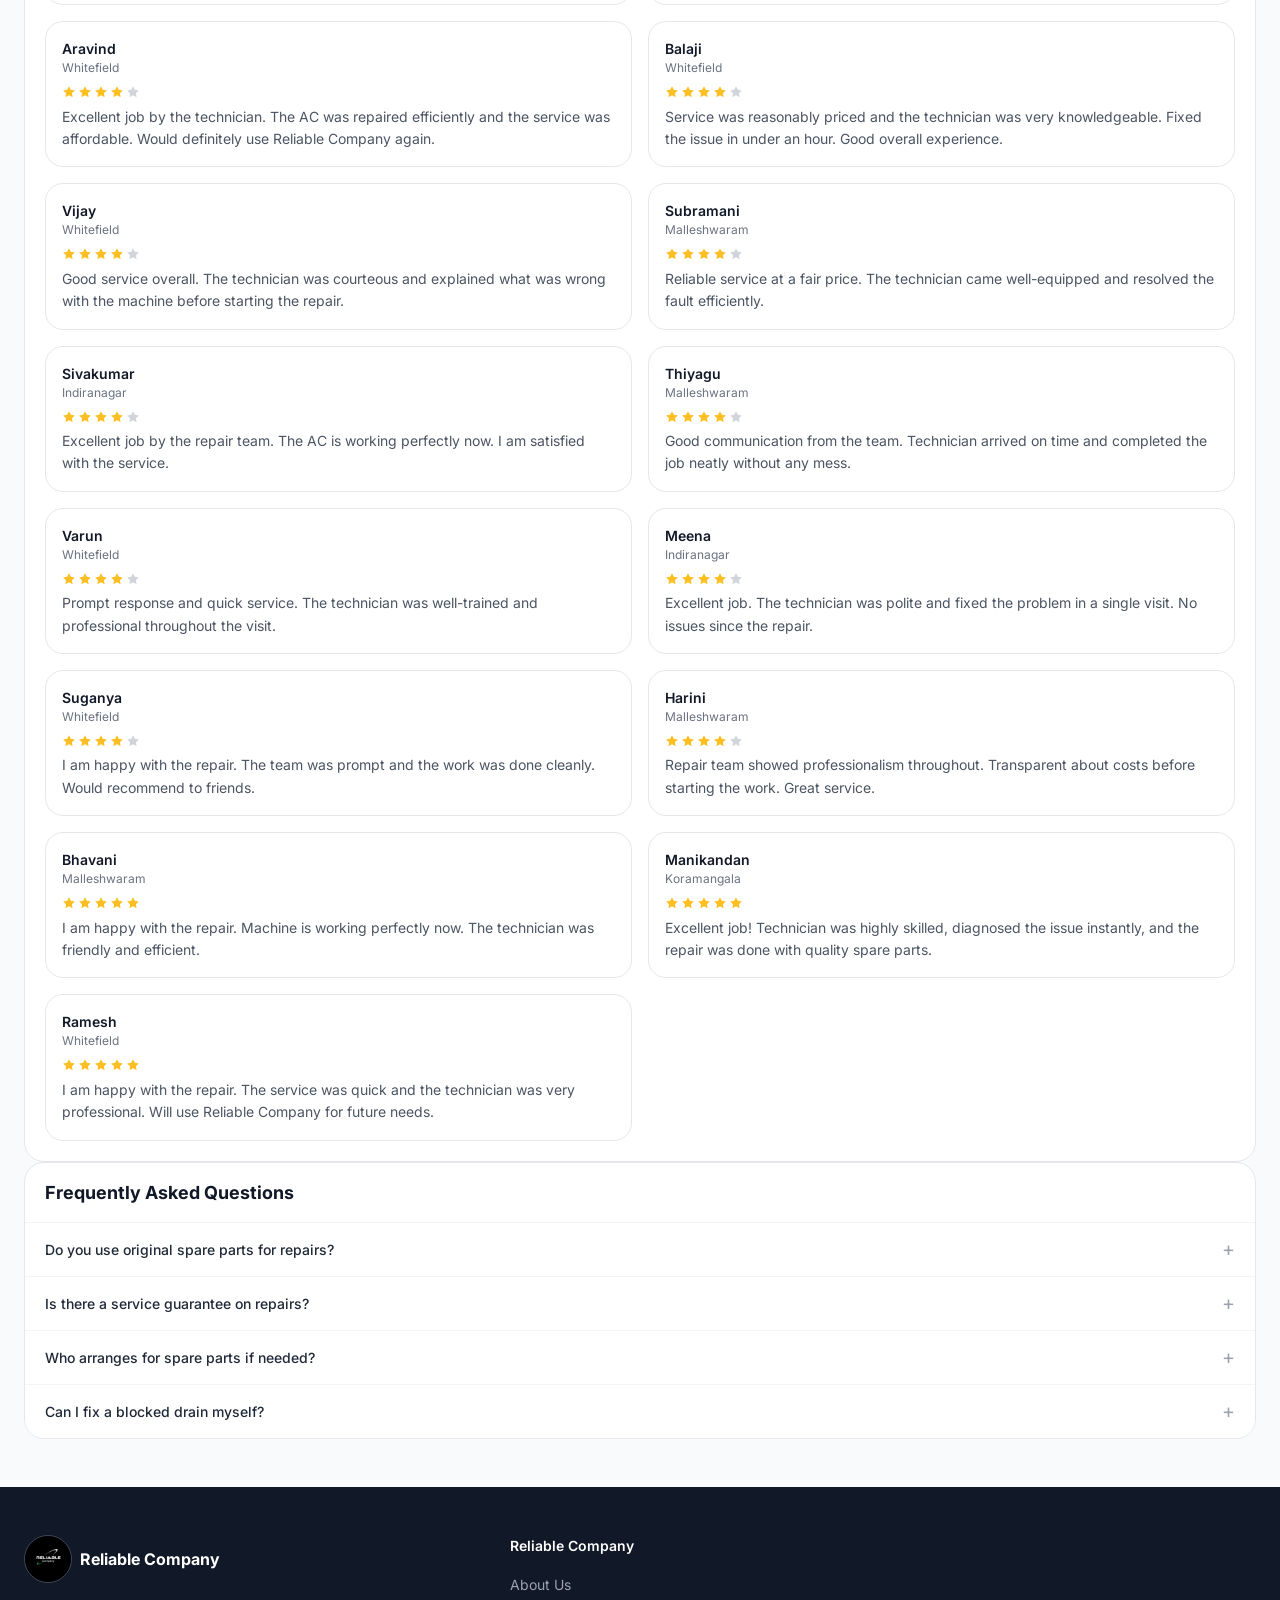
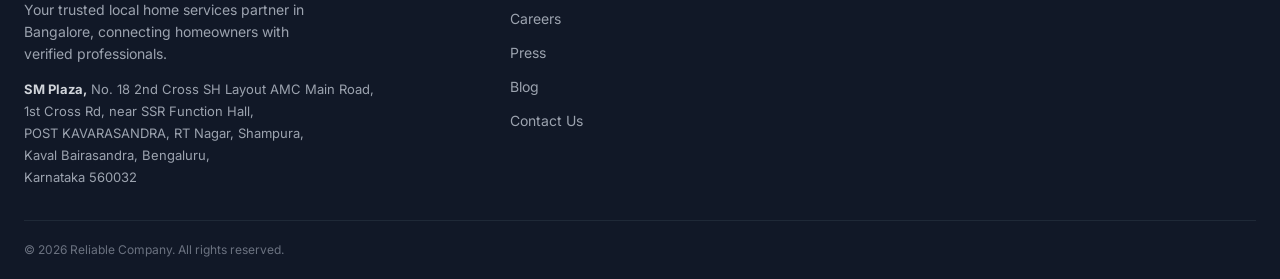
==== commit 6c9a7dea: "updation" ====
--- a/ac.html
+++ b/ac.html
@@ -9,6 +9,15 @@
   <link rel="preconnect" href="https://fonts.googleapis.com" />
   <link href="https://fonts.googleapis.com/css2?family=Inter:wght@400;500;600;700;800&display=swap" rel="stylesheet" />
   <link rel="stylesheet" href="style.css">
+  <!-- Google tag (gtag.js) -->
+  <script async src="https://www.googletagmanager.com/gtag/js?id=AW-18098541445"></script>
+  <script>
+    window.dataLayer = window.dataLayer || [];
+    function gtag(){dataLayer.push(arguments);}
+    gtag('js', new Date());
+
+    gtag('config', 'AW-18098541445');
+  </script>
 </head>
 
 <body>
@@ -141,45 +150,7 @@
     </div>
   </footer>
 
-  <!-- ===== BOOKING MODAL ===== -->
-  <div id="booking-modal" class="booking-modal" aria-hidden="true">
-    <div class="booking-backdrop" data-close="modal"></div>
-    <div class="booking-panel" role="dialog" aria-modal="true" aria-labelledby="booking-title">
-      <div class="booking-header">
-        <div>
-          <p class="booking-pretitle">When should the professional arrive?</p>
-          <h2 id="booking-title">Book your service</h2>
-          <p class="booking-subtitle" id="booking-service-name">Select a service to start</p>
-        </div>
-        <button type="button" class="booking-close" data-close="modal" aria-label="Close booking form">×</button>
-      </div>
-      <div class="booking-card">
-        <div class="booking-option-row" id="booking-mode-options">
-          <button type="button" class="booking-option active" data-mode="instant">
-            <strong>Instant</strong>
-            <span>In 30 mins (subject to availability)</span>
-          </button>
-          <button type="button" class="booking-option" data-mode="schedule">
-            <strong>Schedule for later</strong>
-            <span>Select your preferred day & time</span>
-          </button>
-        </div>
-        <div class="booking-section">
-          <p class="booking-label">Select date</p>
-          <div class="booking-pill-group" id="booking-date-list"></div>
-        </div>
-        <div class="booking-section">
-          <p class="booking-label">Select start time of service</p>
-          <div class="booking-pill-group" id="booking-time-list"></div>
-        </div>
-        <div class="booking-section">
-          <p class="booking-label">Describe the issue</p>
-          <textarea id="booking-issue" class="booking-textarea" placeholder="e.g. AC not cooling"></textarea>
-        </div>
-        <button type="button" id="booking-submit" class="btn-whatsapp-action">Continue to WhatsApp</button>
-      </div>
-    </div>
-  </div>
+
 
   <script>
     // ===== DATA =====
@@ -360,135 +331,15 @@
     </details>`).join('');
     }
 
-    // Generate next 7 booking dates dynamically based on today's date.
-    // This keeps the schedule current without manual updates.
-    function getNext7BookingDates() {
-      const today = new Date();
-      return Array.from({ length: 7 }, (_, index) => {
-        const date = new Date(today);
-        date.setDate(today.getDate() + index);
-        return date.toLocaleDateString('en-US', {
-          weekday: 'short',
-          day: 'numeric',
-        });
-      });
-    }
-
-    let bookingDates = getNext7BookingDates();
-    const bookingTimes = [
-      '08:00 AM',
-      '09:00 AM',
-      '10:00 AM',
-      '11:00 AM',
-      '12:00 PM',
-      '01:00 PM',
-      '02:00 PM',
-      '03:00 PM',
-      '04:00 PM',
-      '05:00 PM',
-    ];
-    let bookingMode = 'instant';
-    let selectedDate = bookingDates[0];
-    let selectedTime = bookingTimes[2];
-    let selectedService = '';
-    let selectedIssue = '';
-
-    function renderBookingModal() {
-      document.getElementById('booking-service-name').textContent = selectedService || 'Select a service to start';
-      document.getElementById('booking-issue').value = selectedIssue;
-
-      document
-        .getElementById('booking-mode-options')
-        .querySelectorAll('button')
-        .forEach(btn => {
-          btn.classList.toggle('active', btn.dataset.mode === bookingMode);
-        });
-
-      document.getElementById('booking-date-list').innerHTML = bookingDates
-        .map(
-          date => `
-          <button type="button" class="booking-pill${selectedDate === date ? ' active' : ''}" data-date="${date}">${date}</button>
-        `,
-        )
-        .join('');
-
-      document.getElementById('booking-time-list').innerHTML = bookingTimes
-        .map(
-          time => `
-          <button type="button" class="booking-pill${selectedTime === time ? ' active' : ''}" data-time="${time}">${time}</button>
-        `,
-        )
-        .join('');
-    }
-
-    function openBookingModal(service) {
-      selectedService = service;
-      bookingMode = 'instant';
-      bookingDates = getNext7BookingDates();
-      selectedDate = bookingDates[0];
-      selectedTime = bookingTimes[2];
-      selectedIssue = '';
-      renderBookingModal();
-      document.getElementById('booking-modal').classList.add('visible');
-      document.getElementById('booking-modal').setAttribute('aria-hidden', 'false');
-    }
-
-    function closeBookingModal() {
-      document.getElementById('booking-modal').classList.remove('visible');
-      document.getElementById('booking-modal').setAttribute('aria-hidden', 'true');
-    }
-
-    function sendBookingToWhatsApp() {
-      selectedIssue = document.getElementById('booking-issue').value.trim();
-      const details = [
-        `Service: ${selectedService}`,
-        `Preferred arrival: ${bookingMode === 'instant' ? 'Instant (30 mins)' : `${selectedDate} at ${selectedTime}`}`,
-        selectedIssue ? `Issue: ${selectedIssue}` : 'Issue: Not specified',
-      ].join('\n');
-      const text = `Hi Reliable Company, I would like to book ${selectedService}.\n${details}`;
-      const url = `https://wa.me/917075532295?text=${encodeURIComponent(text)}`;
-      window.open(url, '_blank');
-      closeBookingModal();
-    }
-
     document.addEventListener('click', event => {
       const whatsappBtn = event.target.closest('.btn-whatsapp');
       if (whatsappBtn) {
         event.preventDefault();
-        openBookingModal(whatsappBtn.dataset.service || 'service');
+        const service = whatsappBtn.dataset.service || 'service';
+        const text = `Hi Reliable Company, I would like to book the service: ${service}.`;
+        const url = `https://wa.me/917075532295?text=${encodeURIComponent(text)}`;
+        window.open(url, '_blank');
       }
-    });
-
-    document.getElementById('booking-modal').addEventListener('click', event => {
-      if (event.target.dataset.close === 'modal' || event.target.closest('.booking-close')) {
-        closeBookingModal();
-      }
-
-      const modeBtn = event.target.closest('[data-mode]');
-      if (modeBtn) {
-        bookingMode = modeBtn.dataset.mode;
-        renderBookingModal();
-      }
-
-      const dateBtn = event.target.closest('[data-date]');
-      if (dateBtn) {
-        selectedDate = dateBtn.dataset.date;
-        renderBookingModal();
-      }
-
-      const timeBtn = event.target.closest('[data-time]');
-      if (timeBtn) {
-        selectedTime = timeBtn.dataset.time;
-        renderBookingModal();
-      }
-
-      if (event.target.id === 'booking-submit') {
-        sendBookingToWhatsApp();
-      }
-    });
-
-    document.getElementById('booking-issue').addEventListener('input', event => {
-      selectedIssue = event.target.value;
     });
 
     // ===== FOOTER YEAR =====
